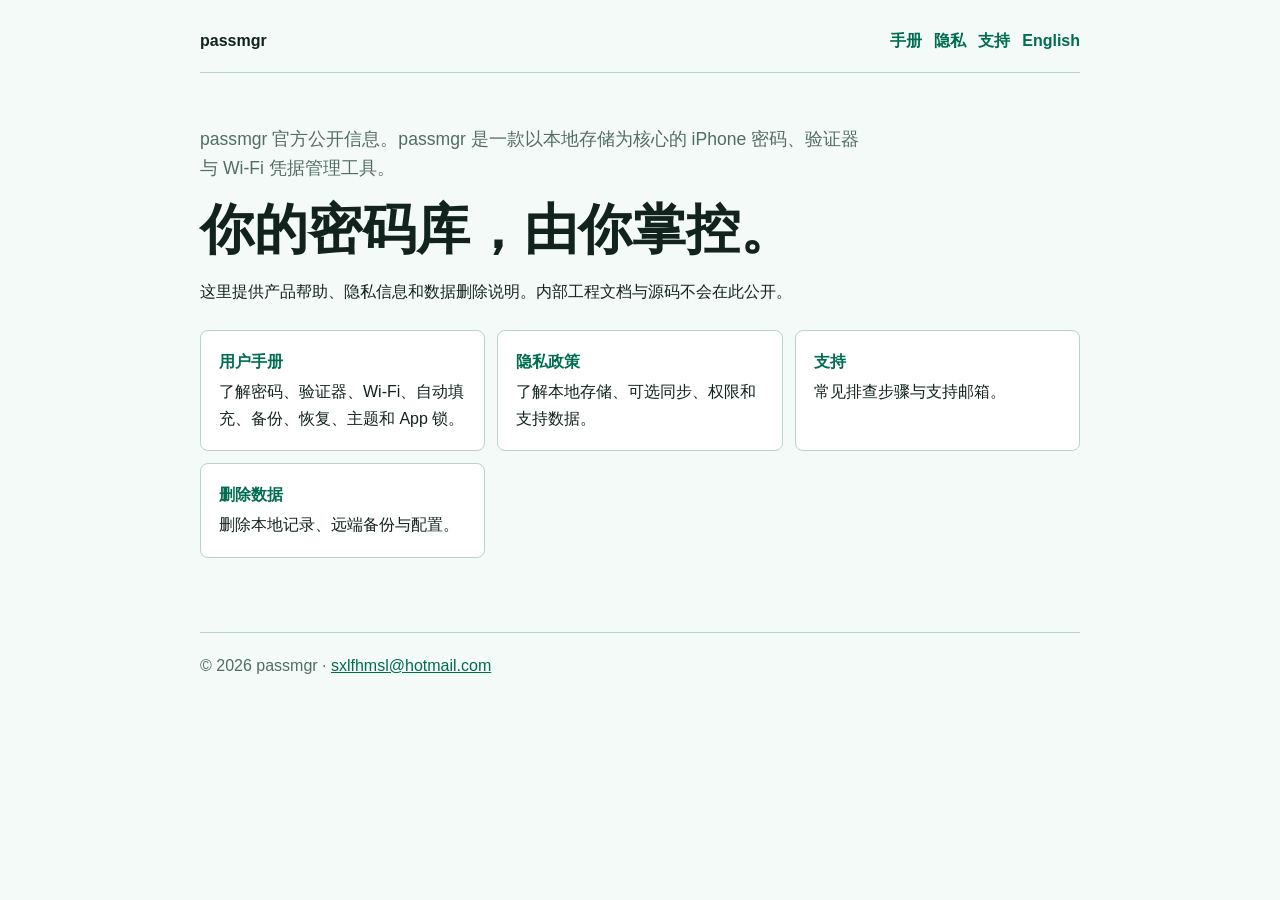
==== zh/index.html @ 59b2c740 "docs: publish passmgr privacy and support site" ====
<!doctype html><html lang="zh-Hans"><head><meta charset="utf-8"><meta name="viewport" content="width=device-width,initial-scale=1"><title>passmgr 支持</title><link rel="stylesheet" href="../style.css"></head><body>
<header><strong>passmgr</strong><nav><a href="manual.html">手册</a><a href="privacy.html">隐私</a><a href="support.html">支持</a><a href="../">English</a></nav></header><main><p class="lead">passmgr 官方公开信息。passmgr 是一款以本地存储为核心的 iPhone 密码、验证器与 Wi-Fi 凭据管理工具。</p><h1>你的密码库，由你掌控。</h1><p>这里提供产品帮助、隐私信息和数据删除说明。内部工程文档与源码不会在此公开。</p><div class="grid"><a class="card" href="manual.html"><strong>用户手册</strong>了解密码、验证器、Wi-Fi、自动填充、备份、恢复、主题和 App 锁。</a><a class="card" href="privacy.html"><strong>隐私政策</strong>了解本地存储、可选同步、权限和支持数据。</a><a class="card" href="support.html"><strong>支持</strong>常见排查步骤与支持邮箱。</a><a class="card" href="deletion.html"><strong>删除数据</strong>删除本地记录、远端备份与配置。</a></div></main><footer>© 2026 passmgr · <a href="mailto:sxlfhmsl@hotmail.com">sxlfhmsl@hotmail.com</a></footer></body></html>
---- style.css ----
:root { color-scheme: light dark; --bg:#07110f; --panel:#10201c; --text:#edf8f4; --muted:#a8c0b7; --accent:#18d7a0; --line:#2e5d50; }
* { box-sizing: border-box; }
body { margin:0; font:16px/1.65 -apple-system,BlinkMacSystemFont,"Segoe UI",sans-serif; background:var(--bg); color:var(--text); }
header,main,footer { width:min(880px,calc(100% - 32px)); margin:auto; }
header { display:flex; align-items:center; gap:14px; padding:28px 0 18px; border-bottom:1px solid var(--line); }
header img { width:52px; height:52px; }
nav { margin-left:auto; display:flex; flex-wrap:wrap; justify-content:flex-end; gap:12px; }
a { color:var(--accent); }
nav a { text-decoration:none; font-weight:650; }
main { padding:34px 0 50px; }
h1 { font-size:clamp(2rem,7vw,3.4rem); line-height:1.05; margin:.2em 0 .4em; }
h2 { margin-top:2em; padding-bottom:.25em; border-bottom:1px solid var(--line); }
.lead { color:var(--muted); font-size:1.1rem; max-width:68ch; }
.grid { display:grid; grid-template-columns:repeat(auto-fit,minmax(230px,1fr)); gap:12px; margin:24px 0; }
.card { display:block; color:var(--text); text-decoration:none; background:var(--panel); border:1px solid var(--line); border-radius:8px; padding:18px; }
.card strong { color:var(--accent); display:block; margin-bottom:4px; }
code { background:var(--panel); padding:.15em .35em; border-radius:4px; }
.notice { border-left:3px solid var(--accent); padding:10px 14px; background:var(--panel); }
footer { border-top:1px solid var(--line); color:var(--muted); padding:20px 0 36px; }
@media (prefers-color-scheme:light) { :root { --bg:#f4faf7; --panel:#fff; --text:#12231e; --muted:#526d63; --accent:#006d51; --line:#b9d3c9; } }
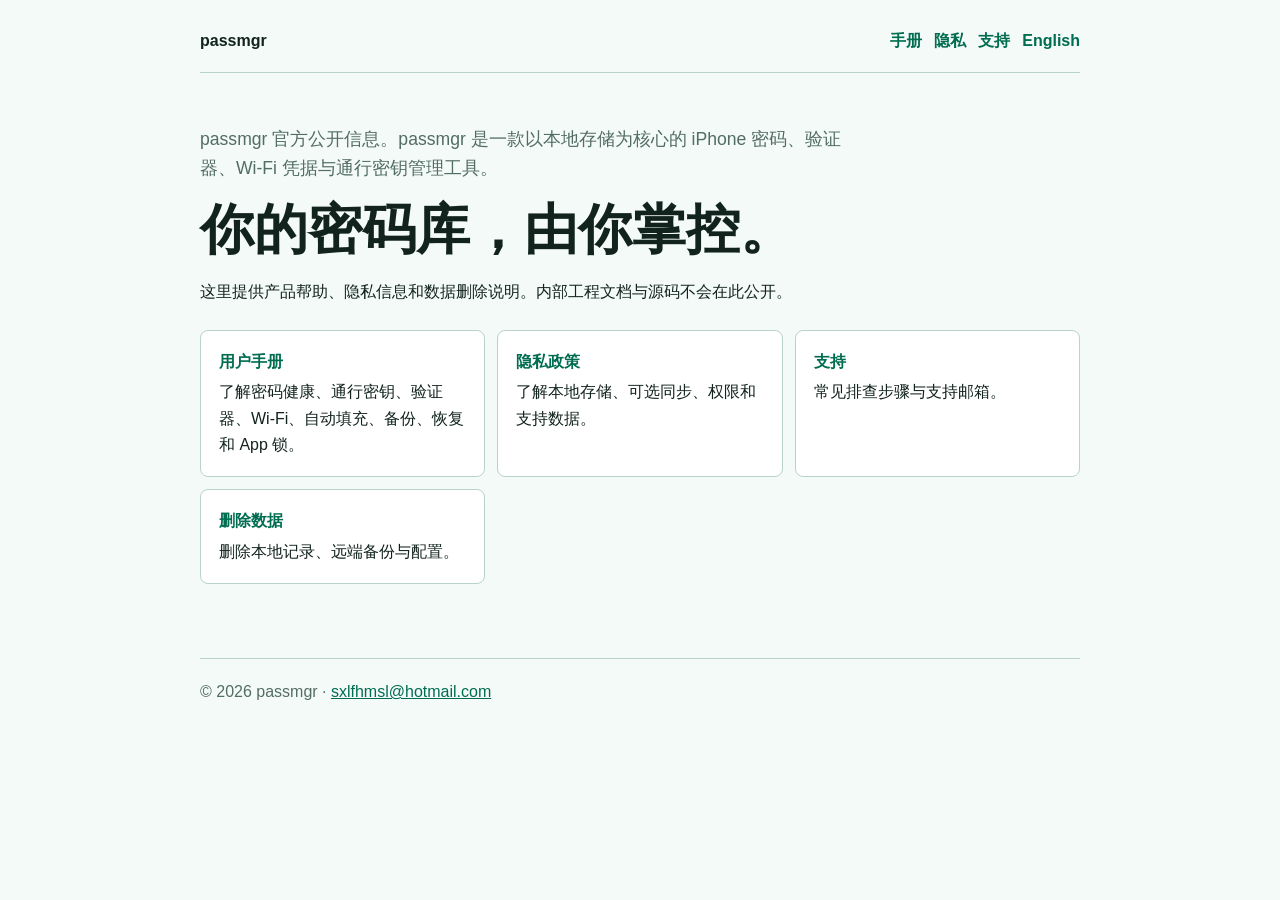
==== commit 984e7c3c: "docs: refresh public feature guide" ====
--- a/zh/index.html
+++ b/zh/index.html
@@ -1,2 +1,2 @@
 <!doctype html><html lang="zh-Hans"><head><meta charset="utf-8"><meta name="viewport" content="width=device-width,initial-scale=1"><title>passmgr 支持</title><link rel="stylesheet" href="../style.css"></head><body>
-<header><strong>passmgr</strong><nav><a href="manual.html">手册</a><a href="privacy.html">隐私</a><a href="support.html">支持</a><a href="../">English</a></nav></header><main><p class="lead">passmgr 官方公开信息。passmgr 是一款以本地存储为核心的 iPhone 密码、验证器与 Wi-Fi 凭据管理工具。</p><h1>你的密码库，由你掌控。</h1><p>这里提供产品帮助、隐私信息和数据删除说明。内部工程文档与源码不会在此公开。</p><div class="grid"><a class="card" href="manual.html"><strong>用户手册</strong>了解密码、验证器、Wi-Fi、自动填充、备份、恢复、主题和 App 锁。</a><a class="card" href="privacy.html"><strong>隐私政策</strong>了解本地存储、可选同步、权限和支持数据。</a><a class="card" href="support.html"><strong>支持</strong>常见排查步骤与支持邮箱。</a><a class="card" href="deletion.html"><strong>删除数据</strong>删除本地记录、远端备份与配置。</a></div></main><footer>© 2026 passmgr · <a href="mailto:sxlfhmsl@hotmail.com">sxlfhmsl@hotmail.com</a></footer></body></html>
+<header><strong>passmgr</strong><nav><a href="manual.html">手册</a><a href="privacy.html">隐私</a><a href="support.html">支持</a><a href="../">English</a></nav></header><main><p class="lead">passmgr 官方公开信息。passmgr 是一款以本地存储为核心的 iPhone 密码、验证器、Wi-Fi 凭据与通行密钥管理工具。</p><h1>你的密码库，由你掌控。</h1><p>这里提供产品帮助、隐私信息和数据删除说明。内部工程文档与源码不会在此公开。</p><div class="grid"><a class="card" href="manual.html"><strong>用户手册</strong>了解密码健康、通行密钥、验证器、Wi-Fi、自动填充、备份、恢复和 App 锁。</a><a class="card" href="privacy.html"><strong>隐私政策</strong>了解本地存储、可选同步、权限和支持数据。</a><a class="card" href="support.html"><strong>支持</strong>常见排查步骤与支持邮箱。</a><a class="card" href="deletion.html"><strong>删除数据</strong>删除本地记录、远端备份与配置。</a></div></main><footer>© 2026 passmgr · <a href="mailto:sxlfhmsl@hotmail.com">sxlfhmsl@hotmail.com</a></footer></body></html>
